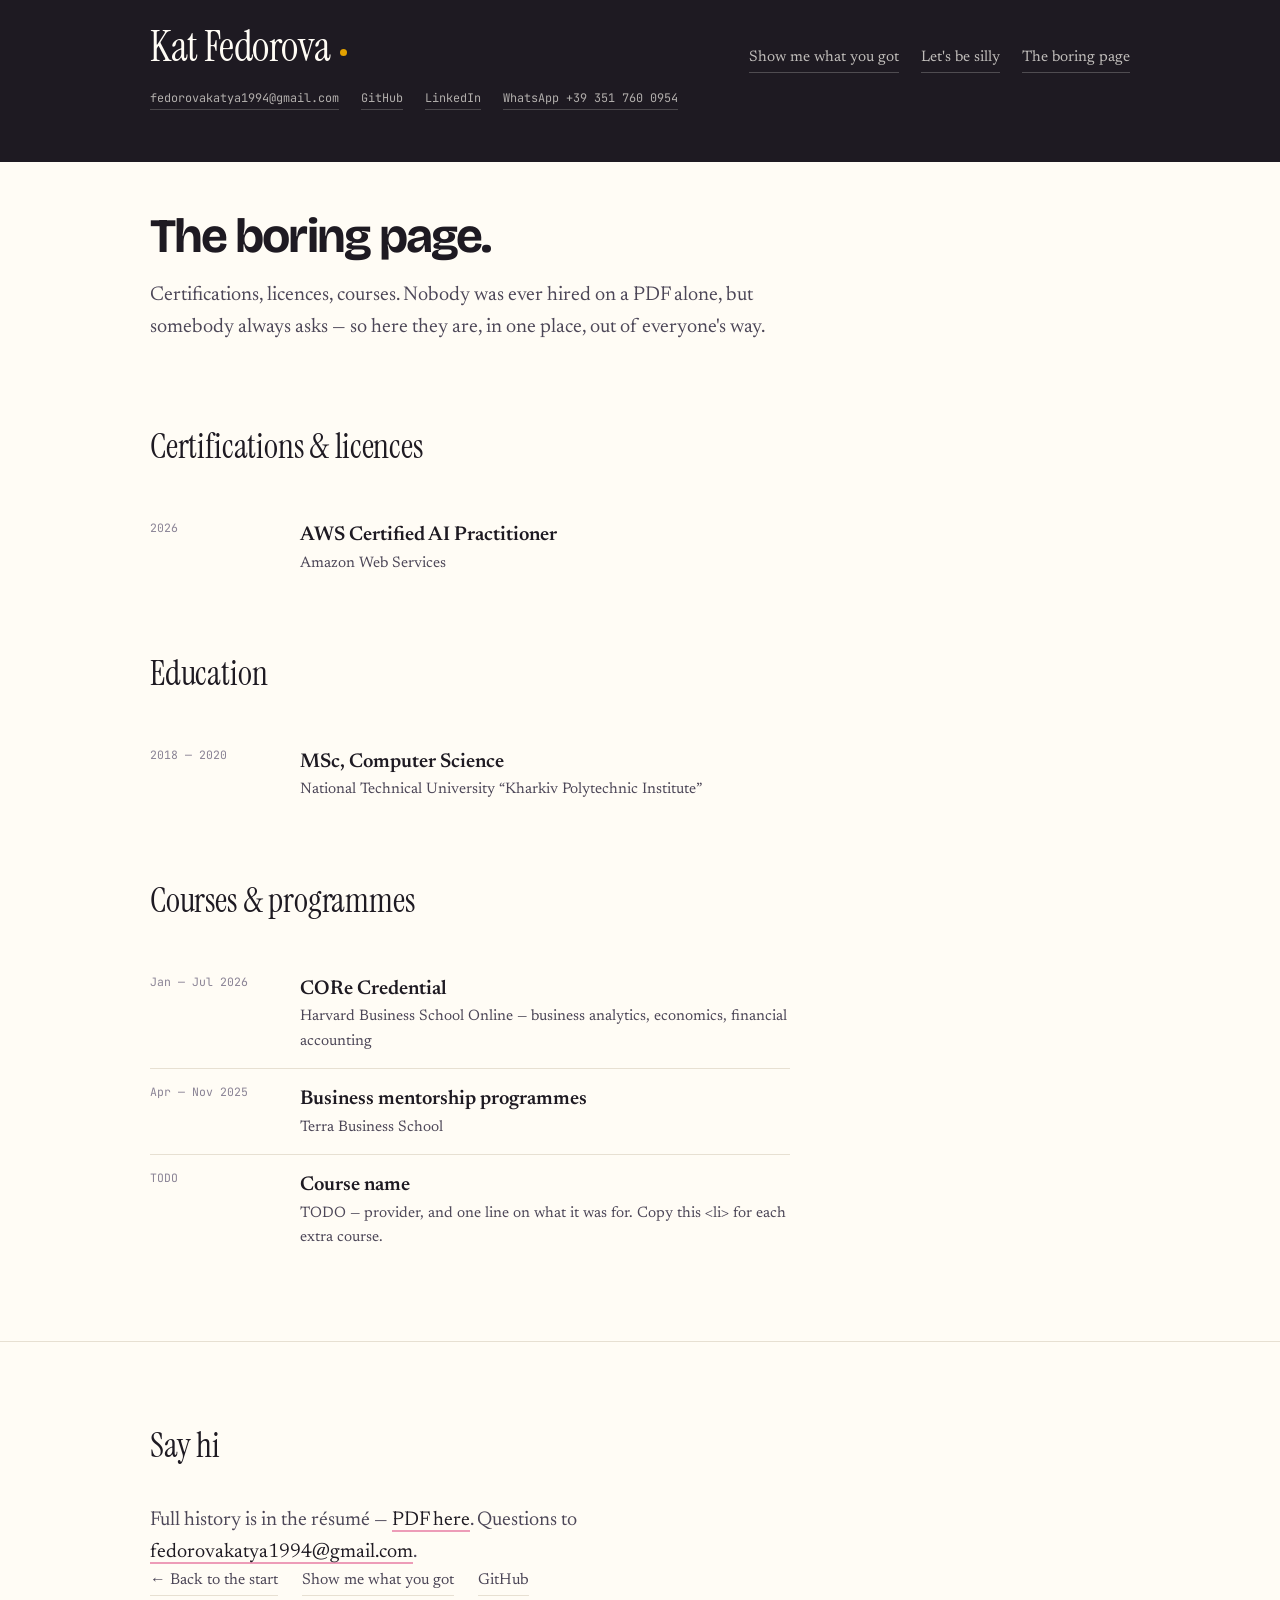
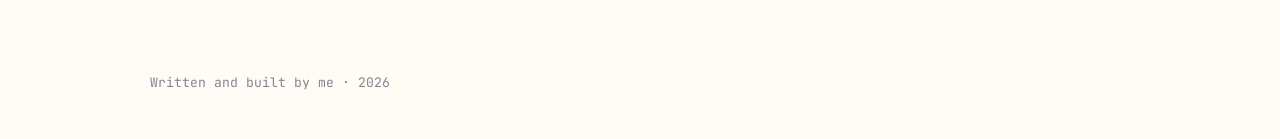
==== boring.html @ 9ad778c3 "Quotes under the hero photo, boring page for certs, silly-section copy, video fixes Co-Authored-By: " ====
<!DOCTYPE html>
<html lang="en">
<head>
<meta charset="utf-8" />
<meta name="viewport" content="width=device-width, initial-scale=1" />
<title>The boring page — Kat Fedorova</title>
<meta name="description" content="Certifications, licences and courses — Kat Fedorova." />
<link rel="canonical" href="https://katyafedorova.github.io/boring.html" />
<link rel="icon" href="data:image/svg+xml,<svg xmlns='http://www.w3.org/2000/svg' viewBox='0 0 100 100'><rect width='100' height='100' rx='24' fill='%23F2B705'/><text y='.92em' x='50%25' text-anchor='middle' font-size='64' font-family='Georgia,serif'>K</text></svg>" />
<link rel="preconnect" href="https://fonts.googleapis.com" />
<link rel="preconnect" href="https://fonts.gstatic.com" crossorigin />
<link href="https://fonts.googleapis.com/css2?family=Bricolage+Grotesque:opsz,wght@12..96,600;12..96,700&family=Instrument+Serif:ital@0;1&family=Newsreader:ital,opsz,wght@0,6..72,400;0,6..72,500;0,6..72,600;1,6..72,400&family=JetBrains+Mono:wght@400;500&display=swap" rel="stylesheet" />
<link rel="stylesheet" href="styles.css" />
</head>
<body>

<a class="skip-link" href="#boring">Skip to content</a>

<header class="masthead masthead--dark">
  <div class="wrap hero__head">
    <a class="hero__name" href="index.html">Kat Fedorova</a>
    <nav class="hero__navlinks" aria-label="Primary">
      <a href="projects.html">Show me what you got</a>
      <a href="index.html#about">Let's be silly</a>
      <a href="boring.html" aria-current="page">The boring page</a>
    </nav>
    <p class="hero__contact">
      <a href="mailto:fedorovakatya1994@gmail.com">fedorovakatya1994@gmail.com</a>
      <a href="https://github.com/KatyaFedorova" target="_blank" rel="noopener">GitHub</a>
      <a href="https://linkedin.com/in/kat-fedorova" target="_blank" rel="noopener">LinkedIn</a>
      <a href="https://wa.me/393517600954" target="_blank" rel="noopener">WhatsApp +39 351 760 0954</a>
    </p>
  </div>
</header>

<main id="boring">
<section class="section section--intro">
  <div class="wrap">
    <h1 class="worktitle reveal">The boring page.</h1>
    <p class="worklede reveal">
      Certifications, licences, courses. Nobody was ever hired on a PDF alone, but
      somebody always asks — so here they are, in one place, out of everyone's way.
    </p>
  </div>
</section>

<section class="section" style="padding-top:0">
  <div class="wrap">

    <h2 class="h2 reveal">Certifications &amp; licences</h2>
    <ul class="boring reveal">
      <li>
        <time datetime="2026">2026</time>
        <div><b>AWS Certified AI Practitioner</b>
          <span>Amazon Web Services</span></div>
      </li>
    </ul>

    <h2 class="h2 reveal" style="margin-top:56px">Education</h2>
    <ul class="boring reveal">
      <li>
        <time datetime="2020">2018 — 2020</time>
        <div><b>MSc, Computer Science</b>
          <span>National Technical University “Kharkiv Polytechnic Institute”</span></div>
      </li>
    </ul>

    <h2 class="h2 reveal" style="margin-top:56px">Courses &amp; programmes</h2>
    <ul class="boring reveal">
      <li>
        <time datetime="2026-07">Jan — Jul 2026</time>
        <div><b>CORe Credential</b>
          <span>Harvard Business School Online — business analytics, economics, financial accounting</span></div>
      </li>
      <li>
        <time datetime="2025-11">Apr — Nov 2025</time>
        <div><b>Business mentorship programmes</b>
          <span>Terra Business School</span></div>
      </li>
      <li>
        <time datetime="">TODO</time>
        <div><b>Course name</b>
          <span>TODO — provider, and one line on what it was for. Copy this &lt;li&gt; for each extra course.</span></div>
      </li>
    </ul>

  </div>
</section>

<section class="section section--end">
  <div class="wrap">
    <div class="flow">
      <h2 class="h2 reveal">Say hi</h2>
      <div class="prose reveal">
        <p>Full history is in the résumé —
          <a href="assets/Kat_Fedorova_LLM_Engineer.pdf" download>PDF here</a>. Questions to
          <a href="mailto:fedorovakatya1994@gmail.com">fedorovakatya1994@gmail.com</a>.</p>
      </div>
      <p class="links reveal">
        <a href="index.html">&larr; Back to the start</a>
        <a href="projects.html">Show me what you got</a>
        <a href="https://github.com/KatyaFedorova" target="_blank" rel="noopener">GitHub</a>
      </p>
    </div>
  </div>
</section>
</main>

<footer class="footer">
  <div class="wrap"><p>Written and built by me · <span id="year">2026</span></p></div>
</footer>

<script src="main.js"></script>
</body>
</html>
---- styles.css ----
/* ============================================================
   Kat Fedorova — personal site.
   A page, not a landing page: serif text, a narrow column,
   colour kept to links, rules and small marks.
   ============================================================ */

:root{
  --paper:      #FFFCF5;
  --ink:        #1E1A22;
  --ink-soft:   #4C4657;
  --ink-faint:  #8A8395;
  --rule:       #E7E0D2;

  --yellow:     #E3A100;
  --pink:       #D62262;
  --blue:       #2F5FE0;
  --mint:       #00926F;
  --purple:     #7440E0;

  --col:        640px;   /* the reading column */
  --wrap:       980px;   /* column + right margin for asides */

  --font-display: "Instrument Serif", Georgia, "Times New Roman", serif;
  --font-lede:    "Bricolage Grotesque", "Trebuchet MS", system-ui, sans-serif;
  --font-body:    "Newsreader", Georgia, "Times New Roman", serif;
  --font-mono:    "JetBrains Mono", ui-monospace, "SF Mono", monospace;
}

*,*::before,*::after{ box-sizing:border-box; }

html{ scroll-behavior:smooth; scroll-padding-top:30px; }

body{
  margin:0;
  background:var(--paper);
  color:var(--ink);
  font-family:var(--font-body);
  font-size:20px;
  line-height:1.62;
  -webkit-font-smoothing:antialiased;
  overflow-x:hidden;
}

img,video,iframe{ max-width:100%; display:block; }
a{ color:inherit; }
b{ font-weight:600; }
em{ font-style:italic; }
code{ font-family:var(--font-mono); font-size:.84em; color:var(--purple); }

.wrap{ width:min(100% - 44px, var(--wrap)); margin-inline:auto; }

.skip-link{ position:absolute; left:-9999px; top:0; background:var(--ink); color:var(--paper); padding:10px 16px; }
.skip-link:focus{ left:0; }
:focus-visible{ outline:2px solid var(--blue); outline-offset:3px; border-radius:2px; }

/* the reading column; asides hang off its right edge */
.flow > *{ max-width:var(--col); }

/* ---------------- Masthead ---------------- */
.masthead{ padding:30px 0 0; }
.masthead__inner{ display:flex; align-items:baseline; gap:26px; }
.masthead__name{
  font-family:var(--font-display); font-size:1.28rem;
  text-decoration:none; letter-spacing:.01em;
}
.masthead__name::after{
  content:""; display:inline-block; width:7px; height:7px; border-radius:50%;
  background:var(--pink); margin-left:9px; vertical-align:.12em;
}
.masthead__nav{ margin-left:auto; display:flex; gap:22px; }
.masthead__nav a{
  text-decoration:none; font-size:.95rem; color:var(--ink-soft);
  border-bottom:1px solid var(--rule); padding-bottom:1px;
}
.masthead__nav a:hover{ color:var(--ink); border-bottom-color:var(--yellow); }

/* ---------------- Sections ---------------- */
.section{ padding:clamp(44px,6vw,76px) 0; }
.section--intro{ padding-top:clamp(30px,4vw,48px); }
.section--end{ border-top:1px solid var(--rule); }

.h2{
  font-family:var(--font-display); font-weight:400;
  font-size:clamp(1.65rem,3.2vw,2.15rem); letter-spacing:-.005em;
  margin:0 0 30px;
}
.subhead{
  font-family:var(--font-display); font-weight:400;
  font-size:1.35rem; margin:50px 0 14px;
}

/* ---------------- Intro ---------------- */
.lede{
  font-family:var(--font-lede); font-weight:700;
  font-size:clamp(1.85rem,4.4vw,2.65rem); line-height:1.12; letter-spacing:-.035em;
  margin:0 0 30px;
}
.lede em{ font-style:normal; }
.lede em{ font-style:italic; position:relative; }
.lede em::after{
  content:""; position:absolute; left:-.04em; right:-.04em; bottom:.06em; height:.26em;
  background:color-mix(in srgb, var(--yellow) 42%, white);
  z-index:-1; border-radius:.14em; transform:rotate(-.8deg);
}
.lede{ position:relative; z-index:0; }

.prose p{ margin:0 0 1.15em; color:var(--ink-soft); }
.prose p:last-child{ margin-bottom:0; }
.prose a, .now a{ color:var(--ink); text-decoration:none; border-bottom:2px solid color-mix(in srgb, var(--pink) 45%, white); }
.prose a:hover{ border-bottom-color:var(--pink); }

.now{
  margin:34px 0 26px; padding:2px 0 2px 18px;
  border-left:3px solid var(--yellow);
  font-size:.98rem; color:var(--ink-soft);
}
.now__label{
  display:block; font-family:var(--font-mono); font-size:.68rem;
  letter-spacing:.1em; text-transform:uppercase; color:var(--ink-faint);
  margin-bottom:2px;
}

.links{ display:flex; flex-wrap:wrap; gap:4px 24px; margin:0; font-size:.98rem; }
.links a{ text-decoration:none; border-bottom:1px solid var(--rule); padding-bottom:1px; color:var(--ink-soft); }
.links a:hover{ color:var(--ink); border-bottom-color:var(--pink); }
.links--sm{ font-size:.92rem; }

/* ---------------- Photos ---------------- */
.portrait{
  float:right; width:210px; aspect-ratio:4/5;
  margin:4px 0 18px 34px;
  border-radius:4px; object-fit:cover;
  transform:rotate(1.2deg);
}
.photo{ border-radius:4px; object-fit:cover; background:color-mix(in srgb, var(--yellow) 8%, white); }
.photo--wide{ width:100%; aspect-ratio:2/1; margin:0 0 30px; }
.photo-strip{ display:grid; grid-template-columns:repeat(3,1fr); gap:12px; margin:26px 0 0; max-width:var(--col); }
.photo-strip .photo{ aspect-ratio:1/1; width:100%; }
.photo-strip .photo:nth-child(2){ transform:rotate(-1.4deg); }
.photo-strip .photo:nth-child(3){ transform:rotate(1deg); }

.photo-slot{
  display:flex; flex-direction:column; align-items:center; justify-content:center; gap:1px;
  border:1px dashed color-mix(in srgb, var(--ink) 20%, transparent);
  background:color-mix(in srgb, var(--yellow) 7%, transparent);
  color:var(--ink-faint); text-align:center;
}
.photo-slot span{ font-family:var(--font-mono); font-size:.72rem; }
.photo-slot small{ font-family:var(--font-mono); font-size:.62rem; opacity:.75; }

/* ---------------- Asides in the margin ---------------- */
.aside{
  float:right; clear:right; width:190px;
  margin:6px -220px 16px 32px;
  padding-left:14px; border-left:2px solid color-mix(in srgb, var(--pink) 40%, white);
  font-size:.86rem; line-height:1.5; color:var(--ink-faint);
}

@media (max-width:1000px){
  .portrait{ float:none; margin:0 0 26px; width:170px; }
  .aside{
    float:none; width:auto; margin:18px 0; padding-left:16px;
    border-left-width:3px; font-size:.92rem;
  }
}

/* ---------------- Projects ---------------- */
.project{ padding:0 0 46px; }
.project + .project{ border-top:1px solid var(--rule); padding-top:38px; }
.project__title{ font-family:var(--font-display); font-weight:400; font-size:1.55rem; margin:0 0 3px; }
.project__meta{ font-family:var(--font-mono); font-size:.72rem; color:var(--ink-faint); margin:0 0 20px; }
.project p{ color:var(--ink-soft); margin:0 0 1.1em; }
.project__honest{ color:var(--ink) !important; }
.project__honest b{ font-weight:600; }

.project__media{
  border:1px solid var(--rule); border-radius:6px; overflow:hidden;
  background:color-mix(in srgb, var(--purple) 4%, white);
  aspect-ratio:16/9; margin:26px 0 20px; max-width:var(--col);
}
.project__media > video, .project__media > iframe{ width:100%; height:100%; border:0; object-fit:cover; }
.media-placeholder{
  height:100%; display:flex; flex-direction:column; align-items:center; justify-content:center;
  gap:8px; color:var(--ink-faint);
}
.media-placeholder span{
  width:38px; height:38px; border-radius:50%; display:grid; place-items:center;
  background:color-mix(in srgb, var(--pink) 12%, white); color:var(--pink);
  font-size:.85rem; padding-left:3px;
}
.media-placeholder p{ font-family:var(--font-mono); font-size:.7rem; margin:0; }

/* ---------------- Jobs ---------------- */
.jobs{ list-style:none; padding:0; margin:0; }
.job{ padding:0 0 34px; }
.job + .job{ border-top:1px solid var(--rule); padding-top:26px; }
.job__when{ font-family:var(--font-mono); font-size:.72rem; color:var(--ink-faint); margin:0; }
.job__role{ font-family:var(--font-display); font-weight:400; font-size:1.3rem; margin:3px 0 10px; }
.job__org{ font-family:var(--font-body); font-size:.92rem; color:var(--ink-soft); }
.job p:not(.job__when){ color:var(--ink-soft); margin:0; font-size:.98rem; }

/* ---------------- Skills ---------------- */
.skillset{ margin-bottom:28px; }
.skillset p{ margin:0; color:var(--ink-soft); font-size:.98rem; }
.skillset__name{
  font-family:var(--font-display); font-weight:400; font-size:1.18rem; margin:0 0 4px;
  display:inline-block; border-bottom:2px solid var(--ink); padding-bottom:1px;
}
.skillset__name--pink{ border-bottom-color:var(--pink); }
.skillset__name--yellow{ border-bottom-color:var(--yellow); }
.skillset__name--blue{ border-bottom-color:var(--blue); }
.skillset__name--mint{ border-bottom-color:var(--mint); }

/* ---------------- Fact lists ---------------- */
.facts{ list-style:none; padding:0; margin:0; }
.facts li{ padding:9px 0; border-top:1px solid var(--rule); color:var(--ink-soft); font-size:.96rem; }
.facts li:first-child{ border-top:0; }
.facts b{ color:var(--ink); }
.facts--loose li{ border-top:0; padding:4px 0; }
.facts__when{ display:inline-block; min-width:124px; font-family:var(--font-mono); font-size:.7rem; color:var(--ink-faint); }
@media (max-width:560px){ .facts__when{ display:block; min-width:0; margin-bottom:2px; } }

/* ---------------- End ---------------- */
.sign{
  font-family:var(--font-display); font-size:1.3rem;
  color:var(--ink-soft); margin:30px 0 0;
}
.footer{ padding:0 0 46px; color:var(--ink-faint); font-size:.82rem; font-family:var(--font-mono); }
.footer p{ margin:0; }

/* ---------------- Reveal ---------------- */
.reveal{ opacity:0; transform:translateY(12px); transition:opacity .5s ease, transform .5s ease; }
.reveal.is-in{ opacity:1; transform:none; }

@media (prefers-reduced-motion:reduce){
  *{ animation:none !important; transition:none !important; }
  .reveal{ opacity:1; transform:none; }
  html{ scroll-behavior:auto; }
}

@media (max-width:700px){
  body{ font-size:18px; }
  .photo-strip{ grid-template-columns:1fr 1fr; }
}


/* ---------------- Photo figures added with the real images ---------------- */
.photo-figure{ margin:0 0 30px; max-width:var(--col); }
.photo-figure img{ width:100%; }
.photo-figure figcaption,
.video-figure figcaption{
  font-family:var(--font-mono); font-size:.7rem; line-height:1.6;
  color:var(--ink-faint); margin-top:8px;
}
.photo-strip--4{ grid-template-columns:repeat(4,1fr); }
.photo-strip--4 .photo:nth-child(4){ transform:rotate(-.8deg); }

.video-figure{ margin:30px 0 0; max-width:var(--col); }
.video-figure video{
  width:100%; border-radius:4px; background:#000;
  aspect-ratio:16/9; object-fit:cover;
}

.aside--photo{ width:210px; margin:0 0 20px 34px; border-left:0; padding-left:0; }
.aside--photo img{ width:100%; border-radius:4px; transform:rotate(-1.4deg); }
.aside--photo span{ display:block; margin-top:10px; font-size:.78rem; line-height:1.55; }

@media (max-width:1000px){
  .aside--photo{ width:auto; max-width:280px; }
  .aside--photo img{ transform:none; }
}
@media (max-width:700px){
  .photo-strip--4{ grid-template-columns:1fr 1fr; }
}


/* ============================================================
   Dark hero band
   ============================================================ */
.hero{
  background:var(--ink); color:var(--paper);
  padding:0 0 clamp(44px,6vw,72px);
}
.hero__head{
  display:grid; grid-template-columns:1fr auto; align-items:baseline;
  gap:10px 26px;
  padding:26px 0 clamp(30px,4.5vw,52px);
}
.hero__name{
  font-family:var(--font-display); font-size:clamp(1.9rem,4vw,2.6rem);
  line-height:1.05; text-decoration:none; letter-spacing:-.01em;
}
.hero__name::after{
  content:""; display:inline-block; width:7px; height:7px; border-radius:50%;
  background:var(--yellow); margin-left:9px; vertical-align:.12em;
}
.hero__navlinks{ display:flex; gap:22px; justify-self:end; }
.hero__navlinks a{
  text-decoration:none; font-size:.95rem;
  color:color-mix(in srgb, var(--paper) 72%, transparent);
  border-bottom:1px solid color-mix(in srgb, var(--paper) 22%, transparent);
  padding-bottom:1px;
}
.hero__navlinks a:hover{ color:var(--paper); border-bottom-color:var(--yellow); }

.hero__grid{
  display:grid; grid-template-columns:minmax(0,1fr) minmax(0,420px);
  gap:46px; align-items:start;
}
.hero__text{ max-width:56ch; }
.hero__title{
  font-family:var(--font-lede); font-weight:700;
  font-size:clamp(1.7rem,3.6vw,2.5rem); line-height:1.14; letter-spacing:-.035em;
  margin:0 0 26px;
}
.hero__text p{
  color:color-mix(in srgb, var(--paper) 74%, transparent);
  margin:0 0 1.1em; font-size:1.02rem;
}
.hero__meta{
  font-family:var(--font-mono); font-size:.76rem; line-height:1.9;
  color:color-mix(in srgb, var(--paper) 58%, transparent) !important;
  margin-top:26px !important;
}
.hero__meta a{ color:var(--paper); border-bottom:1px solid var(--yellow); text-decoration:none; }
.hero__cta{ margin:6px 0 0 !important; }
.hero__cta a{
  font-family:var(--font-lede); font-weight:700; font-size:1rem;
  color:var(--paper); text-decoration:none;
  border-bottom:2px solid var(--yellow); padding-bottom:2px;
}
.hero__cta a:hover{ color:var(--yellow); }

.hero__photo{
  width:100%; height:auto; border-radius:6px;
  justify-self:end;
}

@media (max-width:860px){
  .hero__grid{ grid-template-columns:1fr; gap:30px; }
  .hero__photo{ order:-1; }
}

/* ============================================================
   Pull quote
   ============================================================ */
.pullquote{
  margin:38px 0; padding:0 0 0 20px;
  border-left:3px solid var(--yellow);
  font-family:var(--font-lede); font-weight:700;
  font-size:clamp(1.2rem,2.4vw,1.6rem); line-height:1.25; letter-spacing:-.025em;
  color:var(--ink); max-width:var(--col);
}

/* ============================================================
   Projects page
   ============================================================ */
.worktitle{
  font-family:var(--font-lede); font-weight:700;
  font-size:clamp(1.9rem,4.6vw,3rem); line-height:1.1; letter-spacing:-.04em;
  margin:0 0 16px; max-width:16ch;
}
.worklede{ color:var(--ink-soft); max-width:56ch; margin:0; }
.section--work{ padding-top:0; }

.proj{
  display:grid; grid-template-columns:minmax(0,1fr) minmax(0,360px);
  gap:40px; align-items:start;
  padding:36px 0;
}
.proj + .proj{ border-top:1px solid var(--rule); }
.proj__body{ max-width:58ch; }
.proj__title{
  font-family:var(--font-display); font-weight:400; font-size:1.7rem; margin:0 0 3px;
}
.proj__meta{ font-family:var(--font-mono); font-size:.72rem; color:var(--ink-faint); margin:0 0 20px; }
.proj__body p{ color:var(--ink-soft); margin:0 0 1.1em; }
.proj__honest{ color:var(--ink) !important; }
.proj__media{
  border:1px solid var(--rule); border-radius:6px; overflow:hidden;
  background:color-mix(in srgb, var(--purple) 4%, white);
  aspect-ratio:16/9; position:sticky; top:24px;
}
.proj__media > video, .proj__media > iframe{ width:100%; height:100%; border:0; object-fit:cover; }

@media (max-width:860px){
  .proj{ grid-template-columns:1fr; gap:24px; }
  .proj__media{ position:static; }
}


/* ---------------- Header contact row ---------------- */
.hero__contact{
  grid-column:1 / -1;
  display:flex; flex-wrap:wrap; gap:4px 22px;
  margin:6px 0 0;
  font-family:var(--font-mono); font-size:.74rem;
}
.hero__contact a{
  text-decoration:none;
  color:color-mix(in srgb, var(--paper) 66%, transparent);
  border-bottom:1px solid color-mix(in srgb, var(--paper) 20%, transparent);
  padding-bottom:1px;
}
.hero__contact a:hover{ color:var(--yellow); border-bottom-color:var(--yellow); }

/* dark masthead on the work page */
.masthead--dark{ background:var(--ink); color:var(--paper); padding:0; }
.masthead--dark .hero__name::after{ background:var(--yellow); }

/* ---------------- Motto ---------------- */
.motto{
  font-family:var(--font-mono); font-size:.72rem; letter-spacing:.14em;
  text-transform:uppercase;
  color:var(--yellow) !important;
  margin:0 0 16px !important;
}

@media (max-width:620px){
  .hero__head{ grid-template-columns:1fr; }
  .hero__navlinks{ justify-self:start; }
  .hero__contact{ font-size:.7rem; gap:3px 16px; }
}


/* ---------------- Hero side column: photo + quotes ---------------- */
.hero__side{ display:flex; flex-direction:column; gap:18px; }
.hero__side .hero__photo{ margin:0; }

.quote{
  margin:0; padding:0 0 0 16px;
  border-left:3px solid var(--yellow);
  font-family:var(--font-lede); font-weight:700;
  font-size:1.02rem; line-height:1.3; letter-spacing:-.02em;
  color:var(--paper);
}
.quote--alt{ border-left-color:var(--pink); }
.quote__label{
  display:block; margin-bottom:3px;
  font-family:var(--font-mono); font-weight:400;
  font-size:.62rem; letter-spacing:.16em; text-transform:uppercase;
  color:color-mix(in srgb, var(--paper) 52%, transparent);
}

.hobbies-line{ color:var(--ink) !important; }

/* ---------------- Boring page ---------------- */
.boring{ list-style:none; padding:0; margin:0; max-width:var(--col); }
.boring li{
  display:grid; grid-template-columns:130px 1fr; gap:4px 20px;
  padding:14px 0; border-top:1px solid var(--rule);
}
.boring li:first-child{ border-top:0; }
.boring time{ font-family:var(--font-mono); font-size:.72rem; color:var(--ink-faint); }
.boring b{ font-weight:600; }
.boring span{ display:block; color:var(--ink-soft); font-size:.95rem; }
@media (max-width:560px){ .boring li{ grid-template-columns:1fr; } }
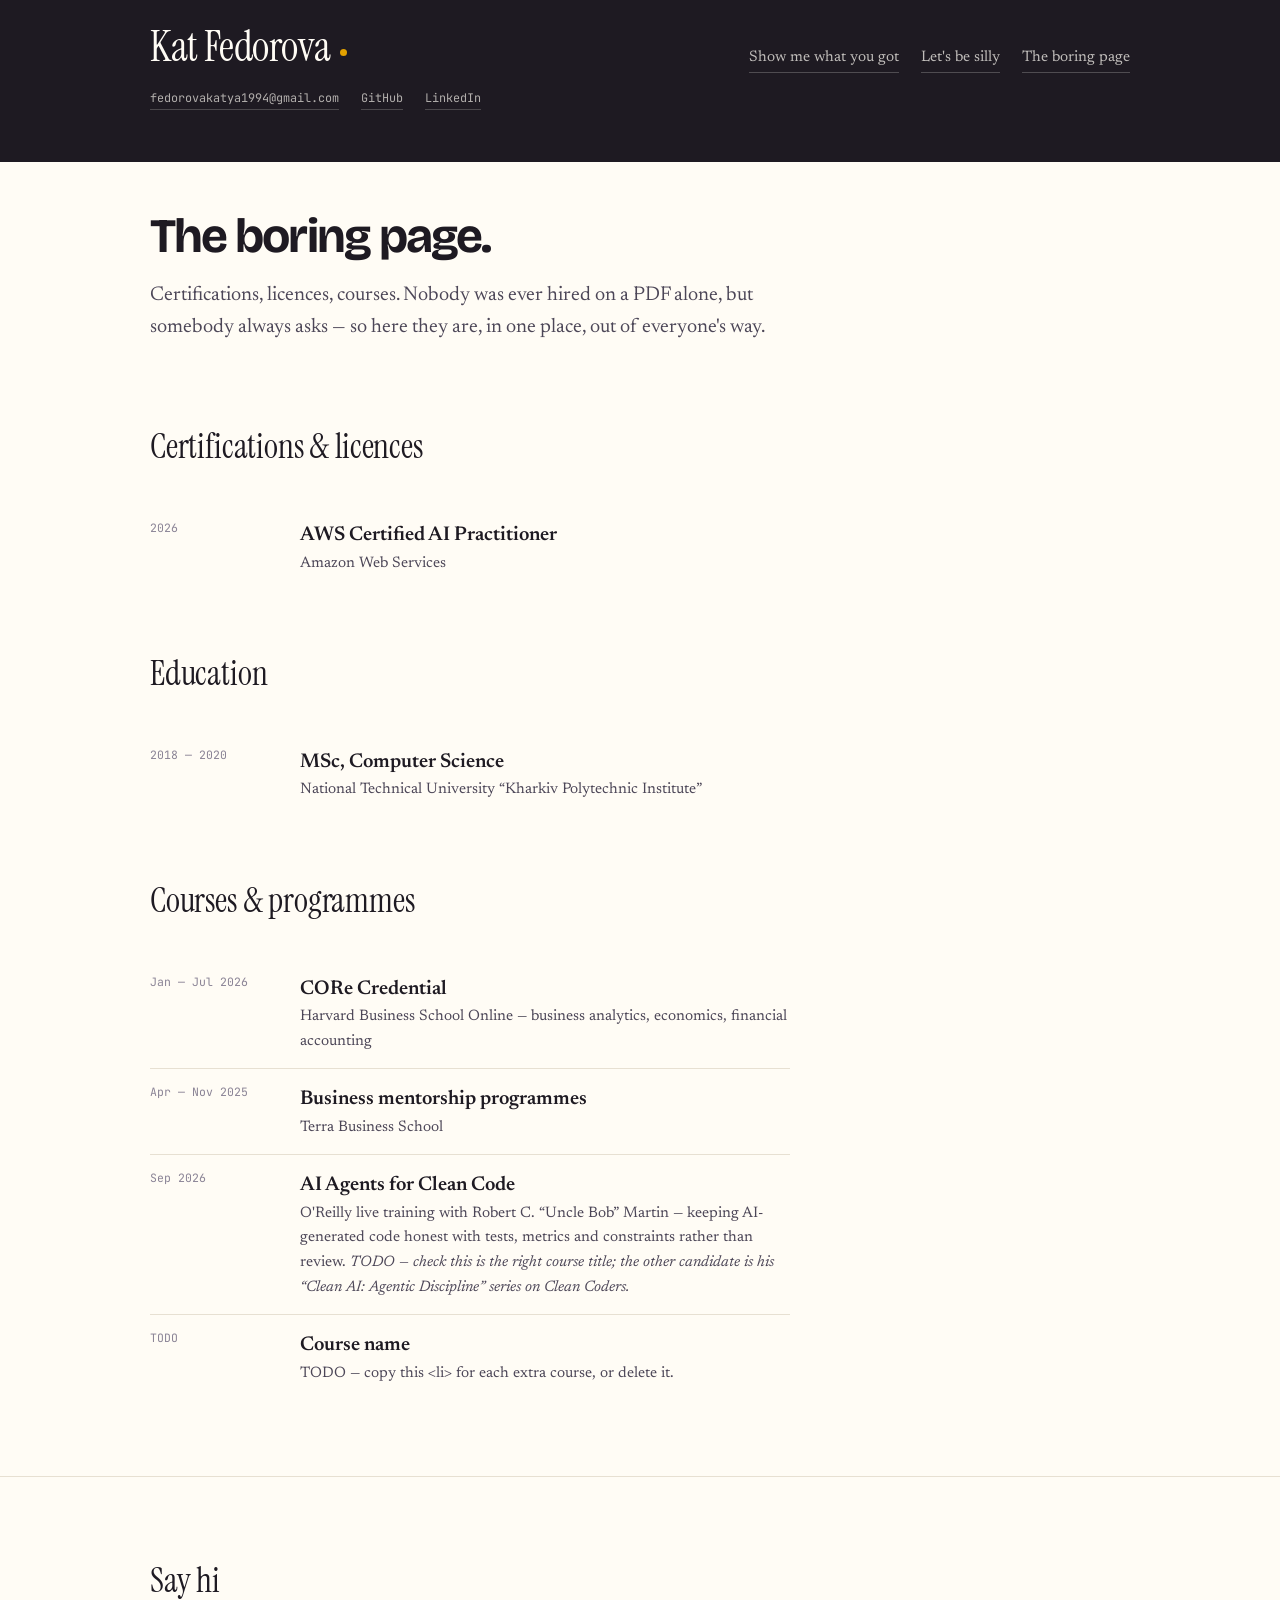
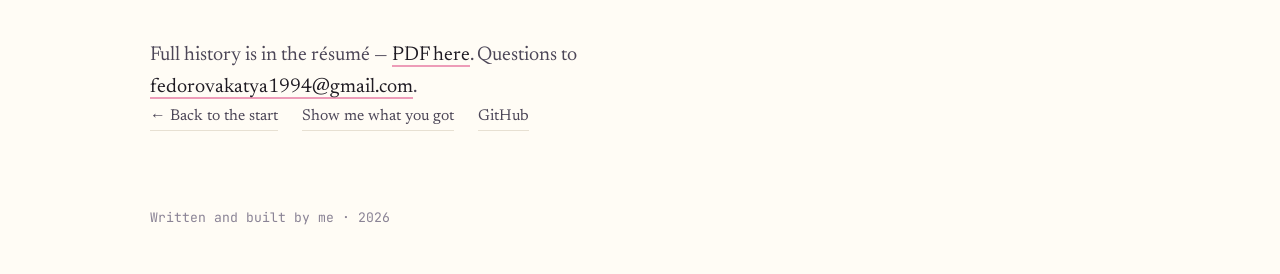
==== commit de526560: "Real project write-ups, styled quotes, more hobbies and photos, Uncle Bob course Co-Authored-By: Cla" ====
--- a/boring.html
+++ b/boring.html
@@ -28,7 +28,6 @@
       <a href="mailto:fedorovakatya1994@gmail.com">fedorovakatya1994@gmail.com</a>
       <a href="https://github.com/KatyaFedorova" target="_blank" rel="noopener">GitHub</a>
       <a href="https://linkedin.com/in/kat-fedorova" target="_blank" rel="noopener">LinkedIn</a>
-      <a href="https://wa.me/393517600954" target="_blank" rel="noopener">WhatsApp +39 351 760 0954</a>
     </p>
   </div>
 </header>
@@ -78,9 +77,17 @@
           <span>Terra Business School</span></div>
       </li>
       <li>
+        <time datetime="2026-09">Sep 2026</time>
+        <div><b>AI Agents for Clean Code</b>
+          <span>O'Reilly live training with Robert C. “Uncle Bob” Martin — keeping AI-generated
+            code honest with tests, metrics and constraints rather than review.
+            <em>TODO — check this is the right course title; the other candidate is his
+            “Clean AI: Agentic Discipline” series on Clean Coders.</em></span></div>
+      </li>
+      <li>
         <time datetime="">TODO</time>
         <div><b>Course name</b>
-          <span>TODO — provider, and one line on what it was for. Copy this &lt;li&gt; for each extra course.</span></div>
+          <span>TODO — copy this &lt;li&gt; for each extra course, or delete it.</span></div>
       </li>
     </ul>
 
--- a/styles.css
+++ b/styles.css
@@ -253,7 +253,10 @@
   color:var(--ink-faint); margin-top:8px;
 }
 .photo-strip--4{ grid-template-columns:repeat(4,1fr); }
-.photo-strip--4 .photo:nth-child(4){ transform:rotate(-.8deg); }
+.photo-strip--6{ grid-template-columns:repeat(3,1fr); }
+.photo-strip--6 .photo:nth-child(4){ transform:rotate(-.8deg); }
+.photo-strip--6 .photo:nth-child(5){ transform:rotate(1.1deg); }
+.photo-strip--6 .photo:nth-child(6){ transform:rotate(-1.2deg); }
 
 .video-figure{ margin:30px 0 0; max-width:var(--col); }
 .video-figure video{
@@ -270,7 +273,7 @@
   .aside--photo img{ transform:none; }
 }
 @media (max-width:700px){
-  .photo-strip--4{ grid-template-columns:1fr 1fr; }
+  .photo-strip--4, .photo-strip--6{ grid-template-columns:1fr 1fr; }
 }
 
 
@@ -428,19 +431,30 @@
 .hero__side .hero__photo{ margin:0; }
 
 .quote{
-  margin:0; padding:0 0 0 16px;
-  border-left:3px solid var(--yellow);
-  font-family:var(--font-lede); font-weight:700;
-  font-size:1.02rem; line-height:1.3; letter-spacing:-.02em;
+  position:relative;
+  margin:0; padding:14px 0 0 40px;
+  border-top:1px solid color-mix(in srgb, var(--paper) 16%, transparent);
+}
+.quote::before{
+  content:"\201C";
+  position:absolute; left:-2px; top:2px;
+  font-family:var(--font-display); font-size:3.4rem; line-height:1;
+  color:var(--yellow);
+}
+.quote--alt::before{ color:var(--pink); }
+.quote blockquote{
+  margin:0;
+  font-family:var(--font-display); font-style:italic; font-weight:400;
+  font-size:1.35rem; line-height:1.25;
   color:var(--paper);
 }
-.quote--alt{ border-left-color:var(--pink); }
-.quote__label{
-  display:block; margin-bottom:3px;
-  font-family:var(--font-mono); font-weight:400;
-  font-size:.62rem; letter-spacing:.16em; text-transform:uppercase;
-  color:color-mix(in srgb, var(--paper) 52%, transparent);
-}
+.quote figcaption{
+  margin-top:8px;
+  font-family:var(--font-mono); font-size:.62rem;
+  letter-spacing:.16em; text-transform:uppercase;
+  color:color-mix(in srgb, var(--paper) 50%, transparent);
+}
+.quote figcaption::before{ content:"— "; }
 
 .hobbies-line{ color:var(--ink) !important; }
 
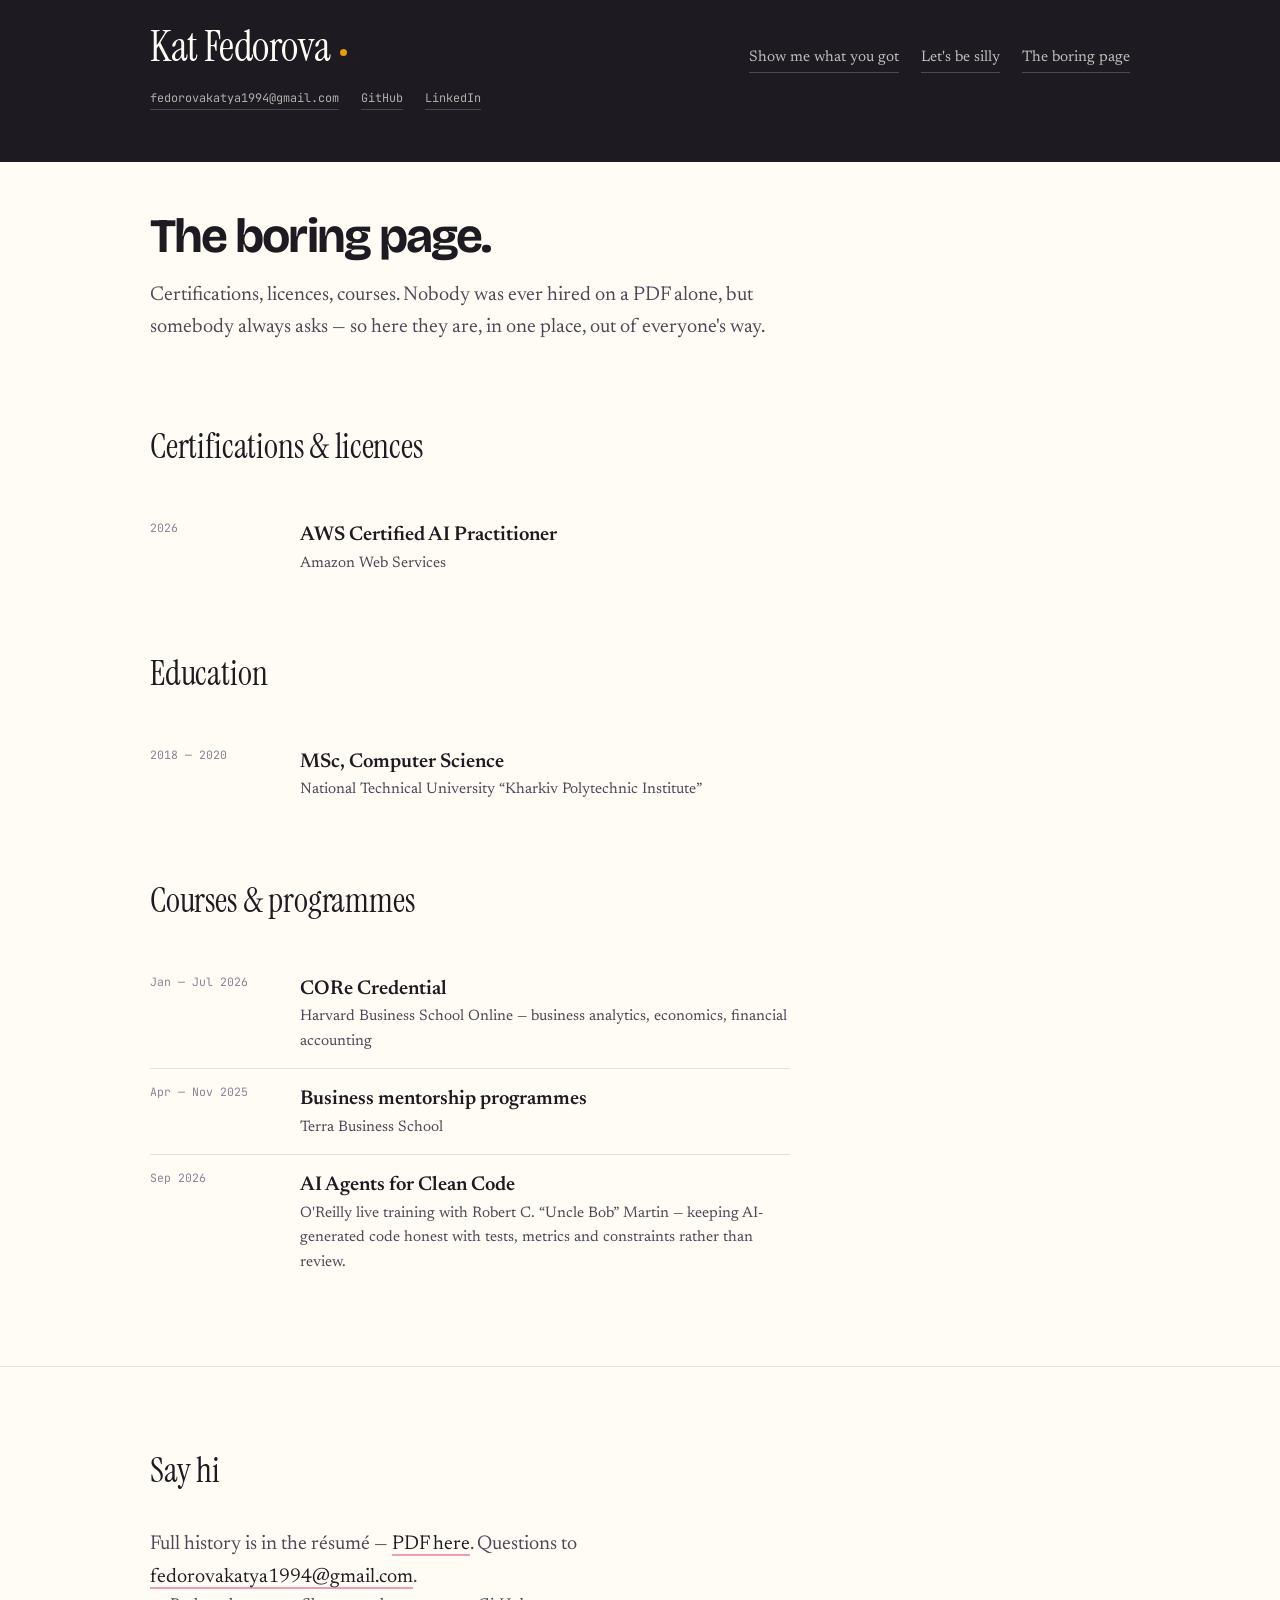
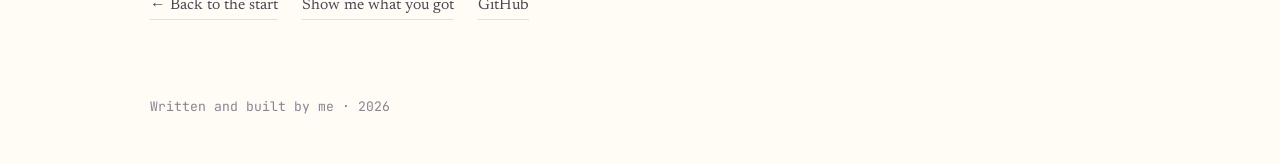
==== commit 9eb04144: "Quote cards, tighter project copy, no TODOs on public pages Co-Authored-By: Claude Opus 5 <noreply@a" ====
--- a/boring.html
+++ b/boring.html
@@ -80,14 +80,7 @@
         <time datetime="2026-09">Sep 2026</time>
         <div><b>AI Agents for Clean Code</b>
           <span>O'Reilly live training with Robert C. “Uncle Bob” Martin — keeping AI-generated
-            code honest with tests, metrics and constraints rather than review.
-            <em>TODO — check this is the right course title; the other candidate is his
-            “Clean AI: Agentic Discipline” series on Clean Coders.</em></span></div>
-      </li>
-      <li>
-        <time datetime="">TODO</time>
-        <div><b>Course name</b>
-          <span>TODO — copy this &lt;li&gt; for each extra course, or delete it.</span></div>
+            code honest with tests, metrics and constraints rather than review.</span></div>
       </li>
     </ul>
 
--- a/styles.css
+++ b/styles.css
@@ -431,28 +431,39 @@
 .hero__side .hero__photo{ margin:0; }
 
 .quote{
-  position:relative;
-  margin:0; padding:14px 0 0 40px;
-  border-top:1px solid color-mix(in srgb, var(--paper) 16%, transparent);
-}
-.quote::before{
-  content:"\201C";
-  position:absolute; left:-2px; top:2px;
-  font-family:var(--font-display); font-size:3.4rem; line-height:1;
-  color:var(--yellow);
-}
-.quote--alt::before{ color:var(--pink); }
+  position:relative; isolation:isolate;
+  margin:0; padding:34px 26px 30px;
+  border-radius:10px;
+  background:#121019;
+  overflow:hidden;
+}
+.quote::before,
+.quote::after{
+  position:absolute;
+  font-family:Georgia, "Times New Roman", serif;
+  font-size:5.2rem; line-height:1;
+  color:color-mix(in srgb, var(--yellow) 30%, #121019);
+  z-index:-1;
+}
+.quote::before{ content:"\201C"; top:2px; left:12px; }
+.quote::after{ content:"\201D"; right:12px; bottom:-26px; }
+.quote--pink::before,
+.quote--pink::after{ color:color-mix(in srgb, var(--pink) 34%, #121019); }
+
 .quote blockquote{
   margin:0;
-  font-family:var(--font-display); font-style:italic; font-weight:400;
-  font-size:1.35rem; line-height:1.25;
+  font-family:var(--font-lede); font-weight:700;
+  font-size:1.32rem; line-height:1.18; letter-spacing:-.035em;
   color:var(--paper);
 }
+.quote blockquote span{ color:var(--yellow); }
+.quote--pink blockquote span{ color:var(--pink); }
+
 .quote figcaption{
-  margin-top:8px;
+  margin-top:14px;
   font-family:var(--font-mono); font-size:.62rem;
-  letter-spacing:.16em; text-transform:uppercase;
-  color:color-mix(in srgb, var(--paper) 50%, transparent);
+  letter-spacing:.18em; text-transform:uppercase;
+  color:color-mix(in srgb, var(--paper) 48%, transparent);
 }
 .quote figcaption::before{ content:"— "; }
 
